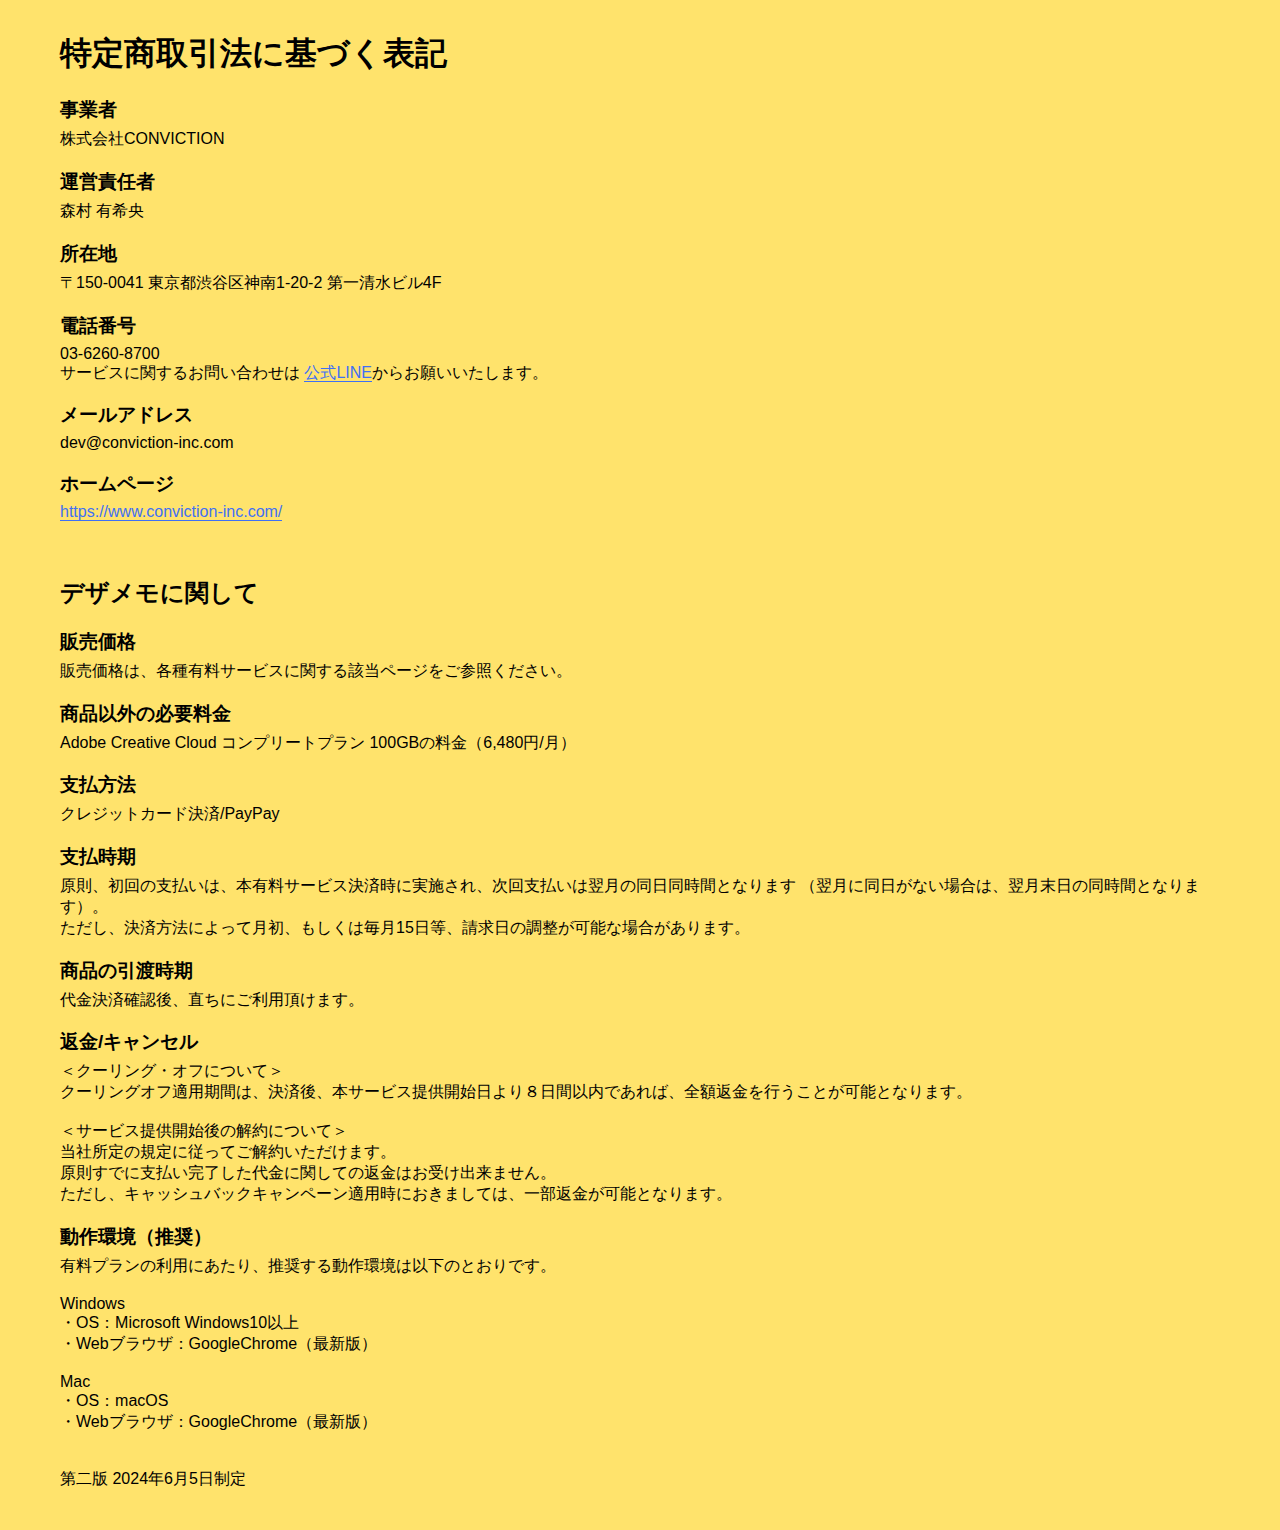
==== pages/law.html @ 029af20b "dddd" ====
<!DOCTYPE html>
<html lang="ja">
<head>
<meta http-equiv="Content-Type" content="text/html" charset="UTF-8" />
<meta name="viewport" content="width=device-width, initial-scale=1.0" />
<link rel="stylesheet" href="../assets/css/reset.css" />
<link rel="stylesheet" href="../assets/css/style.css" />
</head>

<body>
<div class="l-privacy">
<h1>特定商取引法に基づく表記</h1>
<h3>事業者</h3>
株式会社CONVICTION
<h3>運営責任者</h3>
森村 有希央
<h3>所在地</h3>
〒150-0041 東京都渋谷区神南1-20-2 第一清水ビル4F
<h3>電話番号</h3>
03-6260-8700<br>
サービスに関するお問い合わせは
<a class="p-line" href="https://lin.ee/nksVy8W" target="_blank" rel="noopener noreferrer">公式LINE</a>からお願いいたします。 <br>
<h3>メールアドレス</h3>
dev@conviction-inc.com
<h3>ホームページ</h3>
<a class="p-line" href="https://www.conviction-inc.com/" target="_blank" rel="noopener noreferrer">https://www.conviction-inc.com/</a>
<br><br><br>
<h2>デザメモに関して</h2>
<h3>販売価格</h3>
販売価格は、各種有料サービスに関する該当ページをご参照ください。
<h3>商品以外の必要料金</h3>
Adobe Creative Cloud コンプリートプラン 100GBの料金（6,480円/月）
<h3>支払方法</h3>
クレジットカード決済/PayPay
<h3>支払時期</h3>
原則、初回の支払いは、本有料サービス決済時に実施され、次回支払いは翌月の同日同時間となります
（翌月に同日がない場合は、翌月末日の同時間となります）。<br>
ただし、決済方法によって月初、もしくは毎月15日等、請求日の調整が可能な場合があります。
<h3>商品の引渡時期</h3>
代金決済確認後、直ちにご利用頂けます。
<h3>返金/キャンセル</h3>
＜クーリング・オフについて＞<br>
クーリングオフ適用期間は、決済後、本サービス提供開始日より８日間以内であれば、全額返金を行うことが可能となります。<br><br>
＜サービス提供開始後の解約について＞<br>
当社所定の規定に従ってご解約いただけます。<br>
原則すでに支払い完了した代金に関しての返金はお受け出来ません。<br>
ただし、キャッシュバックキャンペーン適用時におきましては、一部返金が可能となります。
<h3>動作環境（推奨）</h3>
有料プランの利用にあたり、推奨する動作環境は以下のとおりです。<br><br>
Windows<br>
・OS：Microsoft Windows10以上<br>
・Webブラウザ：GoogleChrome（最新版）<br>
<br>
Mac<br>
・OS：macOS<br>
・Webブラウザ：GoogleChrome（最新版）
<br><br><br>
第二版 2024年6月5日制定
</div>
</body>
</html>
---- assets/css/style.css ----
.pc-only {
  margin: 0;
  padding: 0;
}

.mb-only {
  margin: 0;
  padding: 0;
}

.l-wrap {
  width: 100vw;
  margin: 0;
  padding: 0;
}

.l-header {
  display: flex;
  top: 0;
  left: 0;
  margin: 20px 32px 0;
  position: absolute;
  width: calc(100vw - 64px);
  height: 54px;
}

.p-logo {
  left: 32px;
  margin-top: -8px;
  width: 100%;
  height: 58px;
}

.p-copyPC {
  position: absolute;
  z-index: 2;
  left: 10%;
  top: 132px;
  height: 44vw;
}

.l-visualPC {
  width: 100vw;
  height: auto;
}

.l-visualMB {
  width: 100vw;
  height: auto;
}

.p-topBtn {
  position: absolute;
  top: 12px;
  right: 4px;
  width: auto;
  height: 52px;
}

.p-topBtnImg {
  width: auto;
  height: 52px;
}

.p-contentsPC {
  margin: 60px 0 0;
  width: 100vw;
}

.p-contentsMB {
  margin: 60px 0 0;
  width: 100vw;
}

.p-titlePC {
  display: block;
  margin: 0 auto;
  height: 70px;
}

.p-titleMB {
  display: block;
  margin: 0 auto;
  height: 120px;
}

.p-meritPC {
  margin: 32px 44px 0 36px;
}

.p-meritPC__img {
  width: 100%;
}

.p-meritMB {
  margin: 32px 20px 0 10px;
}

.p-meritMB li {
  margin-bottom: 16px;
  width: 100%;
}

.p-meritMB li:last-child {
  margin-bottom: 0;
}

.p-meritMB__img {
  width: 100%;
}

.p-curriPC {
  margin: 0 20px;
  padding-top: 28px;
}

.p-curriPC__img {
  width: calc(100vw - 40px);
}

.p-curriMB {
  padding-top: 10px;
}

.p-curriMB__img {
  width: 100vw;
}

.p-otherTitlePC {
  display: block;
  margin: 0 auto;
  padding-top: 20px;
  height: 84px;
}

.p-planTitleMB {
  display: block;
  margin: 0 auto;
  padding-top: 20px;
  height: 80px;
}

.p-planPC {
  margin: 32px auto 0;
}

.p-planPC ul {
  display: flex;
  justify-content: center;
  margin-right: 0;
}

.p-planPC ul li {
  margin-right: 8px;
}

.p-planPC ul li:last-child {
  margin-right: 0;
}

.p-planWrapPC {
  position: relative;
}

.p-planMB {
  margin: 32px 16px 0;
}

.p-planWrap {
  position: relative;
  margin-bottom: 20px;
}

.p-planWrap:last-child {
  margin-bottom: 0;
}

.p-planPCImg {
  width: auto;
  height: 1100px;
}

.p-planWrap__img {
  display: block;
  margin: 0 auto;
  width: auto;
  height: 1100px;
}

.p-planTopPC {
  display: block;
  margin: 0 auto;
  width: 300px;
  height: auto;
}

.p-planBtmPC {
  display: block;
  margin: 0 auto;
  width: 300px;
  height: auto;
}

.p-planTopPC__topBtn {
  z-index: 2;
  position: absolute;
  bottom: 486px;
  width: 300px;
}

.p-planBtmPC__btn {
  z-index: 2;
  display: block;
  margin: 0 auto;
  position: absolute;
  bottom: 52px;
  width: 300px;
}

.p-planTop {
  display: block;
  margin: 0 auto;
  width: 300px;
  height: auto;
}

.p-planBtm {
  display: block;
  margin: 0 auto;
  width: 300px;
  height: auto;
}

.p-planMB__topBtn {
  z-index: 2;
  position: absolute;
  bottom: 486px;
  width: 300px;
}

.p-planMB__btn {
  z-index: 2;
  display: block;
  margin: 0 auto;
  position: absolute;
  bottom: 52px;
  width: 300px;
}

.p-planTextPC {
  display: block;
  margin: 12px auto 0;
  width: 910px;
}

.p-planTextMB {
  display: block;
  margin: 16px auto 0;
  width: 310px;
}

.p-planTextPC__text {
  width: 910px;
}

.p-planTextMB__text {
  display: block;
  margin: 0 auto;
  width: 310px;
}

.p-exampleTitlePC {
  display: block;
  margin: 0 auto;
  padding-top: 60px;
  height: 84px;
}

.p-exampleTextPC {
  display: block;
  margin: 32px auto 0;
  width: 620px;
}

.p-exampleTextPC__text {
  width: 620px;
}

.p-exampleTextPCBtm {
  display: block;
  margin: 12px auto 0;
  width: 700px;
}

.p-exampleTextPCBtm__text {
  width: 700px;
}

.p-exampleTextMB {
  display: block;
  margin: 32px auto 0;
  width: 310px;
}

.p-exampleTextMB__text {
  display: block;
  margin: 0 auto;
  width: 310px;
}

.p-exampleTextMBBtm {
  display: block;
  margin: 12px auto 0;
  width: 312px;
}

.p-exampleTextMBBtm__text {
  display: block;
  margin: 0 auto;
  width: 312px;
}

.p-examplePC {
  margin: 24px 44px 0;
}

.p-examplePC__img {
  width: 100%;
}

.p-exampleMB {
  margin: 32px 20px 0;
}

.p-voicePC {
  margin: 10px 44px 0;
}

.p-voiceMB {
  margin: 6px 20px 0;
}

.p-questionPC {
  margin: 24px 110px 0;
}

.p-questionTitlePC {
  display: block;
  margin: 0 auto;
  padding-top: 60px;
  padding-left: 12px;
  height: 50px;
}

.p-questionTitleMB {
  display: block;
  margin: 0 auto;
  padding-top: 50px;
  padding-left: 12px;
  height: 46px;
}

.p-questionWrapPC {
  background-color: white;
  margin-bottom: 14px;
  width: 100%;
  height: auto;
}

.p-question {
  display: flex;
  align-items: center;
}

.p-answer {
  display: flex;
  align-items: flex-start
}

.p-questionBox {
  width: 60px;
  height: 60px;
}

.p-questionBoxA {
  margin-top: 3px;
  width: 60px;
  height: 60px;
}

.p-question__text {
  display: block;
  margin-left: 16px;
  width: auto;
  height: 16px;
}

.p-question__plus {
  display: block;
  margin: 0 20px 0 auto;
  width: 36px;
  height: 36px;
  background: url("../img/plus.png");
  background-size: contain;
  background-repeat: no-repeat;
}

.p-question__plus.close {
  background: url("../img/mainasu.png");
  background-size: contain;
  background-repeat: no-repeat;
}

.p-questionBorder {
  display: block;
  top: -8px;
  width: 100%;
}

.p-question__textA1 {
  display: block;
  margin: 16px 0 20px 16px;
  width: auto;
  height: 64px;
}

.p-question__textA2 {
  display: block;
  margin: 16px 0 20px 16px;
  width: auto;
  height: 66px;
}

.p-question__text3 {
  display: block;
  margin: 16px 0 20px 16px;
  width: auto;
  height: 90px;
}

.p-question__text4 {
  display: block;
  margin: 16px 0 20px 16px;
  width: auto;
  height: 168px;
}

.p-btmBtn {
  display: block;
  margin: 0 auto 60px;
  width: 360px;
  height: auto;
}

.p-btmBtnImg {
  width: 360px;
  height: auto;
}

.l-footer {
  text-align: center;
  background-color: #E5E5E5;
  padding: 20px 0 32px 0;
}

.p-footerNav {
  display: flex;
  justify-content: center;
  margin-bottom: 32px;
}

.p-footerNav li {
  margin-right: 40px;
}

.p-footerNav li:last-child {
  margin-right: 0;
}

@media only screen and (max-width: 1019px) {
  .p-planPCImg {
    width: auto;
    height: 900px;
  }

  .p-planTopPC {
    display: block;
    margin: 0 auto;
    width: 250px;
    height: auto;
  }
  
  .p-planBtmPC {
    display: block;
    margin: 0 auto;
    width: 250px;
    height: auto;
  }
  
  .p-planTopPC__topBtn {
    z-index: 2;
    position: absolute;
    bottom: 406px;
    width: 250px;
  }
  
  .p-planBtmPC__btn {
    z-index: 2;
    display: block;
    margin: 0 auto;
    position: absolute;
    bottom: 50px;
    width: 250px;
  }

  .p-planTextPC {
    display: block;
    margin: 12px auto 0;
    width: 810px;
  }

  .p-planTextPC__text {
    width: 810px;
  }
}

@media only screen and (max-width: 854px) {
  .p-question__text {
    display: block;
    margin-left: 16px;
    width: auto;
    height: 14px;
  }
  
  .p-questionBorder {
    display: block;
    margin: 0 auto;
    width: 100%;
  }
  
  .p-question__textA1 {
    display: block;
    margin: 16px 0 20px 16px;
    width: auto;
    height: 56px;
  }
  
  .p-question__textA2 {
    display: block;
    margin: 16px 0 20px 16px;
    width: auto;
    height: 57px;
  }
  
  .p-question__text3 {
    display: block;
    margin: 16px 0 20px 16px;
    width: auto;
    height: 78px;
  }
  
  .p-question__text4 {
    display: block;
    margin: 16px 0 20px 16px;
    width: auto;
    height: 144px;
  }
}

@media only screen and (min-width: 768px) {
  .mb-only {
    display: none;
  }
}

@media only screen and (max-width: 767px) {
  .l-wrap {
    position: relative;
  }

  .pc-only {
    display: none;
  }

  .l-header {
    position: absolute;
    margin: 16px 12px 0;
    width: calc(100vw - 24px);
  }

  .p-logo {
    z-index: 3;
    position: absolute;
    left: 10px;
    width: auto;
    height: 46px;
  }

  .l-topContents {
    position: absolute;
    z-index: 2;
    margin: 0 5%;
    top: 17vh;
    width: 90%;
    height: 90vh;
  }

  .p-copyMB {
    display: block;
    margin: 0 auto;
    width: 100%;
    height: auto;
  }

  .p-topBtnMB {
    display: block;
    margin: 24px auto 0;
    width: 85%;
    height: auto;
  }
  
  .p-topBtnMB__img {
    width: 100%;
    height: 100%;
  }

  .p-questionWrapPC {
    margin-bottom: 8px;
  }

  .p-questionPC {
    margin: 24px 16px 0;
  }

  .p-questionBox {
    margin-top: -28px;
    width: 40px;
    height: 40px;
  }
  
  .p-questionBoxA {
    margin-top: 0;
    width: 40px;
    height: 40px;
  }
  
  .p-question__text {
    display: block;
    margin: 14px auto 14px 8px;
    width: auto;
    height: 40px;
  }
  
  .p-question__plus {
    display: block;
    margin: 0 20px 0 auto;
    width: 24px;
    height: 24px;
  }

  .p-questionBorder {
    margin-top: 0;
  }

  .p-question__textA1 {
    display: block;
    margin: 14px 0 18px 8px;
    width: 230px;
    height: auto;
  }
  
  .p-question__textA2 {
    display: block;
    margin: 14px 0 18px 8px;
    width: 230px;
    height: auto;
  }
  
  .p-question__text3 {
    display: block;
    margin: 14px 0 18px 8px;
    width: 230px;
    height: auto;
  }
  
  .p-question__text4 {
    display: block;
    margin: 14px 0 18px 8px;
    width: 230px;
    height: auto;
  }

  .p-btmBtn {
    display: block;
    margin: 0 auto 60px;
    width: 85%;
    height: auto;
  }
  
  .p-btmBtnImg {
    width: 100%;
    height: auto;
  }

  .p-footerNav {
    flex-wrap: wrap;
  }

  .p-footerNav li {
    margin-right: 16px;
  }
}

@media only screen and (max-width: 366px) {
  .p-planWrap {
    position: relative;
    margin-bottom: 16px;
  }
  
  .p-planPCImg {
    height: 950px;
  }
  
  .p-planWrap__img {
    height: 950px;
  }

  .p-planTop {
    width: 260px;
  }
  
  .p-planBtm {
    width: 260px;
  }

  .p-planMB__topBtn {
    bottom: 418px;
    width: 260px;
  }

  .p-planMB__btn {
    bottom: 44px;
    width: 260px;
  }
}

@media only screen and (max-width: 355px) {
  .p-questionTitleMB {
    height: 40px;
  }
}

.hidden {
  display: none;
}

.l-privacy {
  margin: 32px 60px 40px;
}

.p-line {
  color: #3F70F5;
  border-bottom: 1px solid #3F70F5;
}
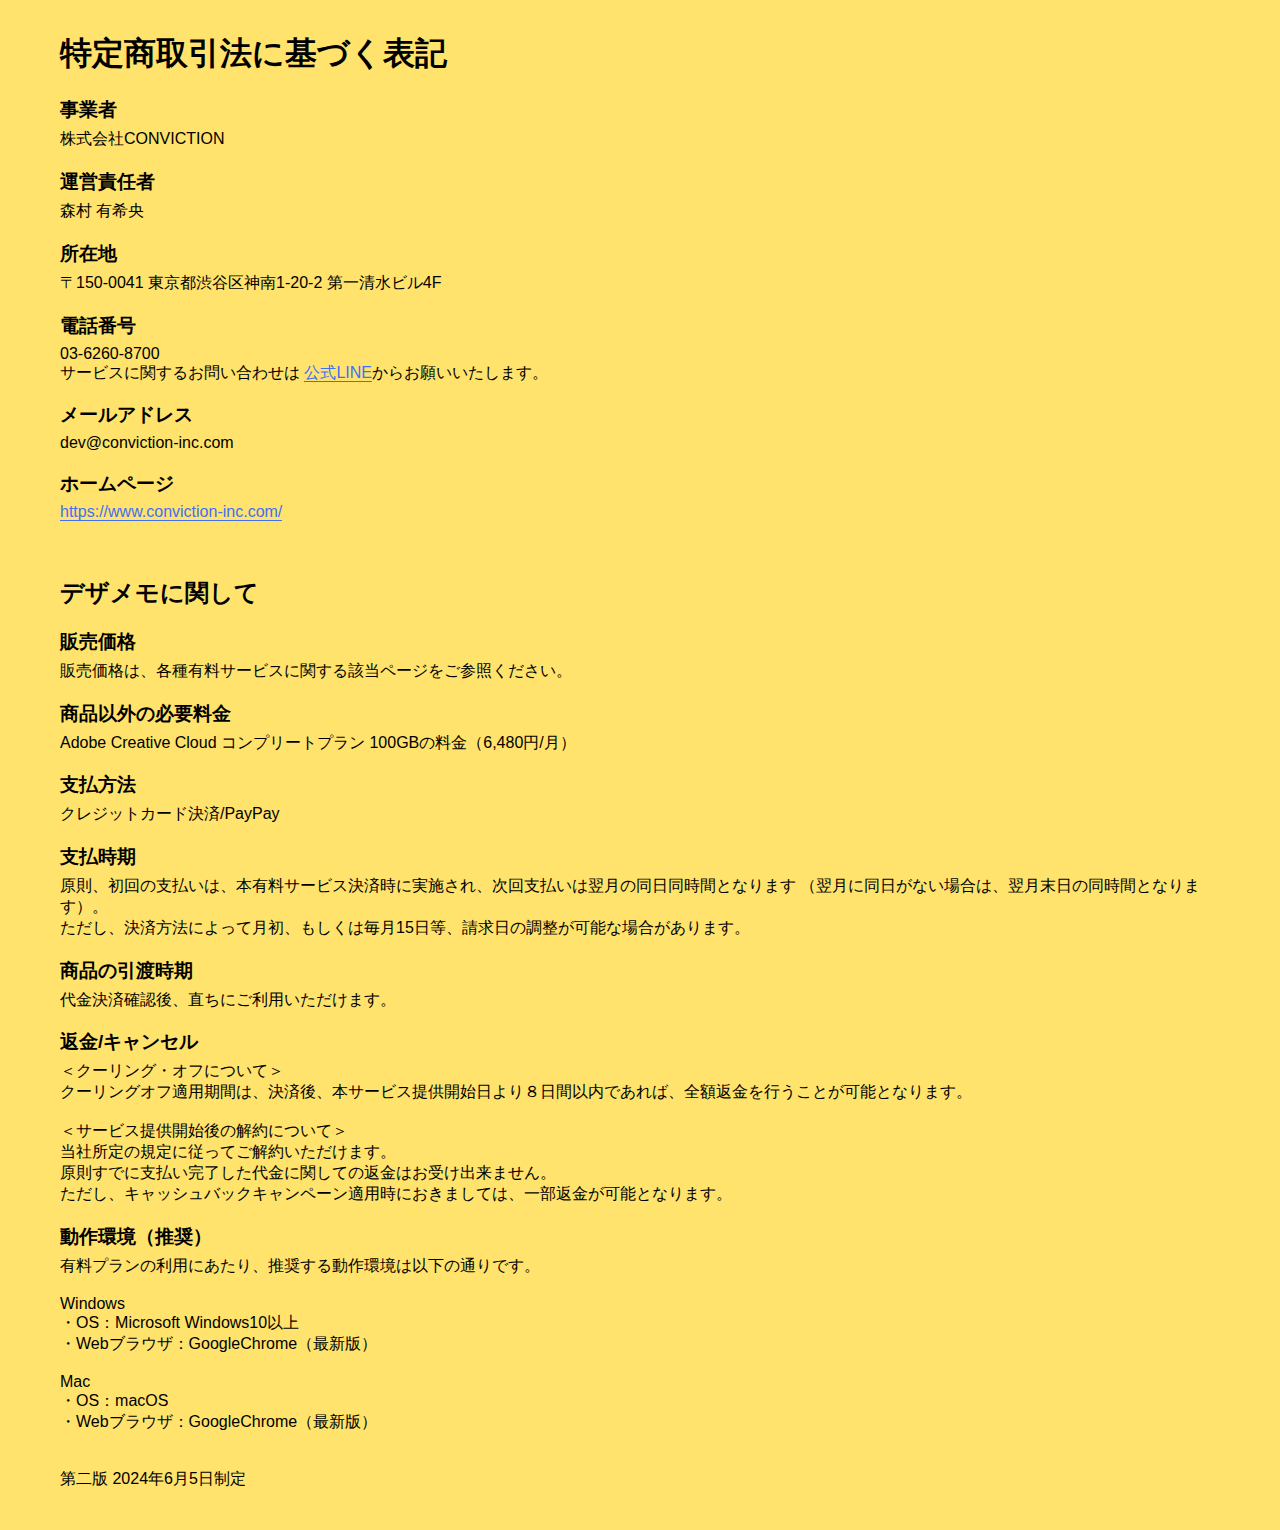
==== commit dacfb965: "誤字" ====
--- a/pages/law.html
+++ b/pages/law.html
@@ -37,7 +37,7 @@
 （翌月に同日がない場合は、翌月末日の同時間となります）。<br>
 ただし、決済方法によって月初、もしくは毎月15日等、請求日の調整が可能な場合があります。
 <h3>商品の引渡時期</h3>
-代金決済確認後、直ちにご利用頂けます。
+代金決済確認後、直ちにご利用いただけます。
 <h3>返金/キャンセル</h3>
 ＜クーリング・オフについて＞<br>
 クーリングオフ適用期間は、決済後、本サービス提供開始日より８日間以内であれば、全額返金を行うことが可能となります。<br><br>
@@ -46,7 +46,7 @@
 原則すでに支払い完了した代金に関しての返金はお受け出来ません。<br>
 ただし、キャッシュバックキャンペーン適用時におきましては、一部返金が可能となります。
 <h3>動作環境（推奨）</h3>
-有料プランの利用にあたり、推奨する動作環境は以下のとおりです。<br><br>
+有料プランの利用にあたり、推奨する動作環境は以下の通りです。<br><br>
 Windows<br>
 ・OS：Microsoft Windows10以上<br>
 ・Webブラウザ：GoogleChrome（最新版）<br>
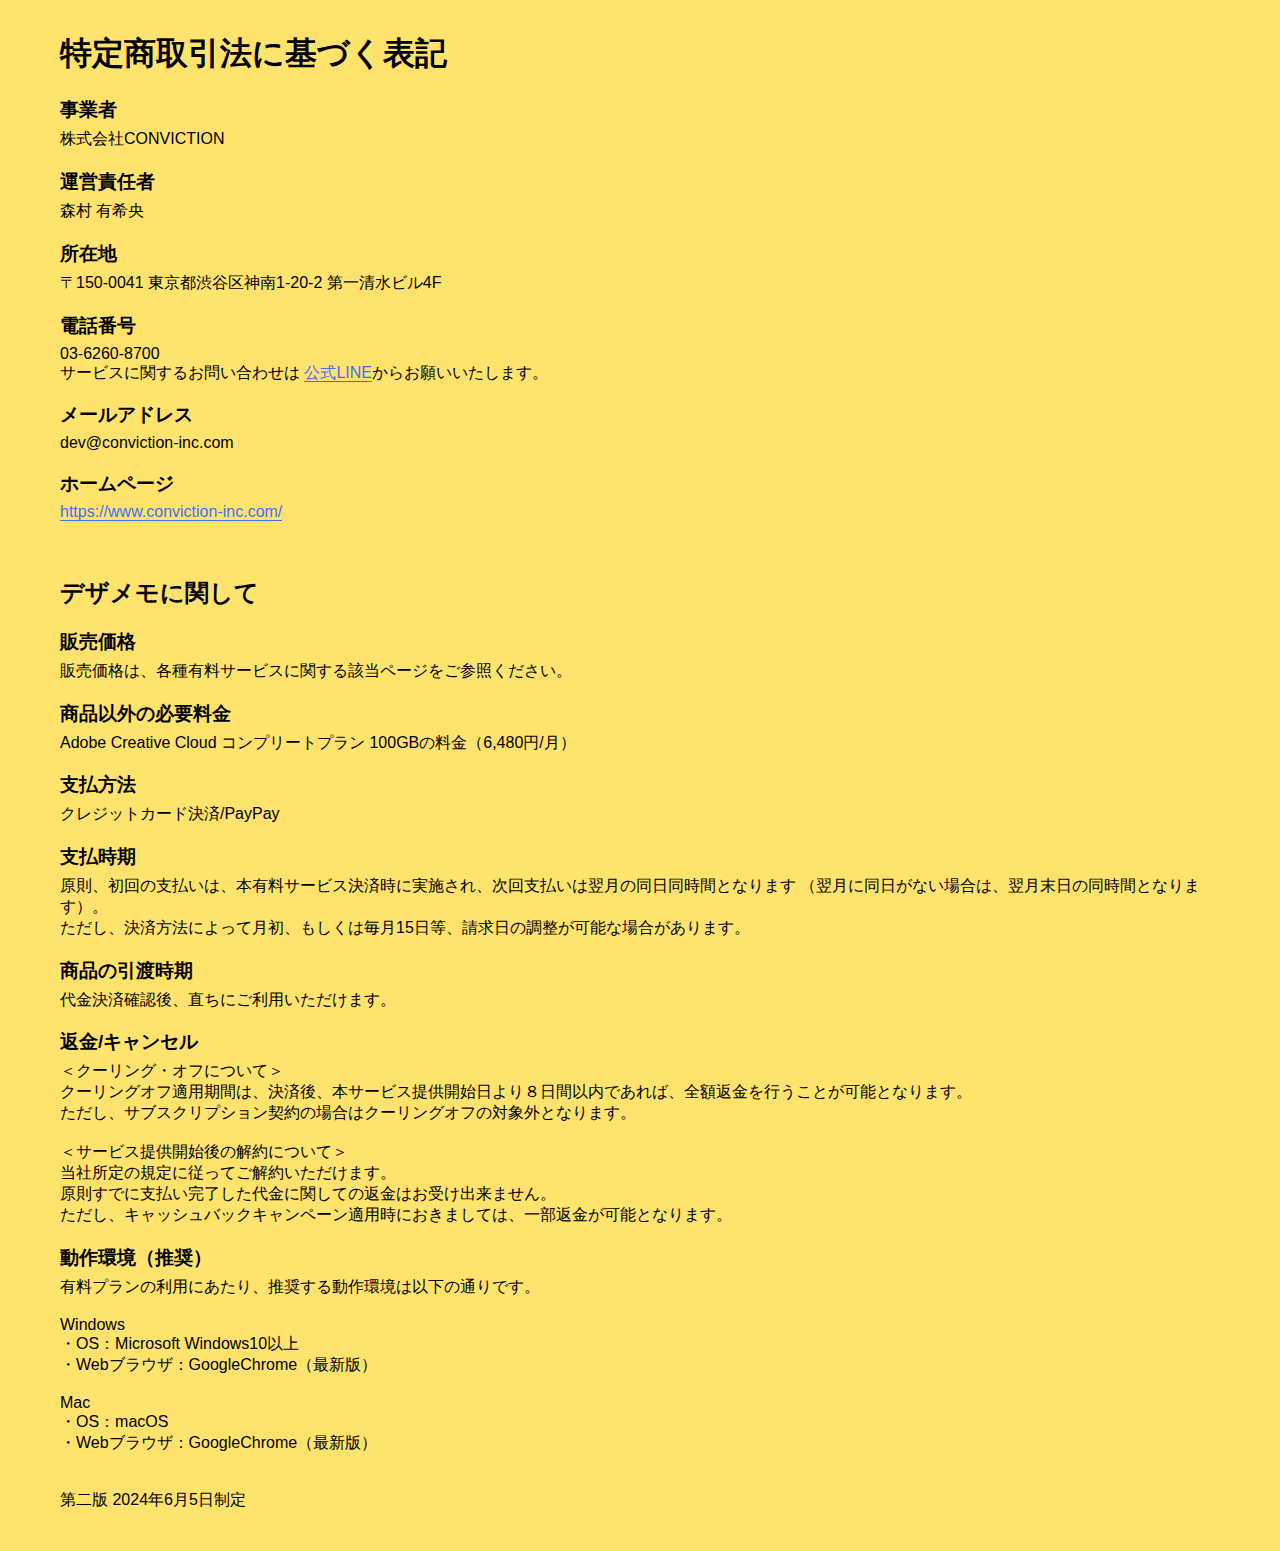
==== commit 8dcf87f8: "kdoekdo" ====
--- a/pages/law.html
+++ b/pages/law.html
@@ -40,7 +40,9 @@
 代金決済確認後、直ちにご利用いただけます。
 <h3>返金/キャンセル</h3>
 ＜クーリング・オフについて＞<br>
-クーリングオフ適用期間は、決済後、本サービス提供開始日より８日間以内であれば、全額返金を行うことが可能となります。<br><br>
+クーリングオフ適用期間は、決済後、本サービス提供開始日より８日間以内であれば、全額返金を行うことが可能となります。<br>
+ただし、サブスクリプション契約の場合はクーリングオフの対象外となります。
+<br><br>
 ＜サービス提供開始後の解約について＞<br>
 当社所定の規定に従ってご解約いただけます。<br>
 原則すでに支払い完了した代金に関しての返金はお受け出来ません。<br>
